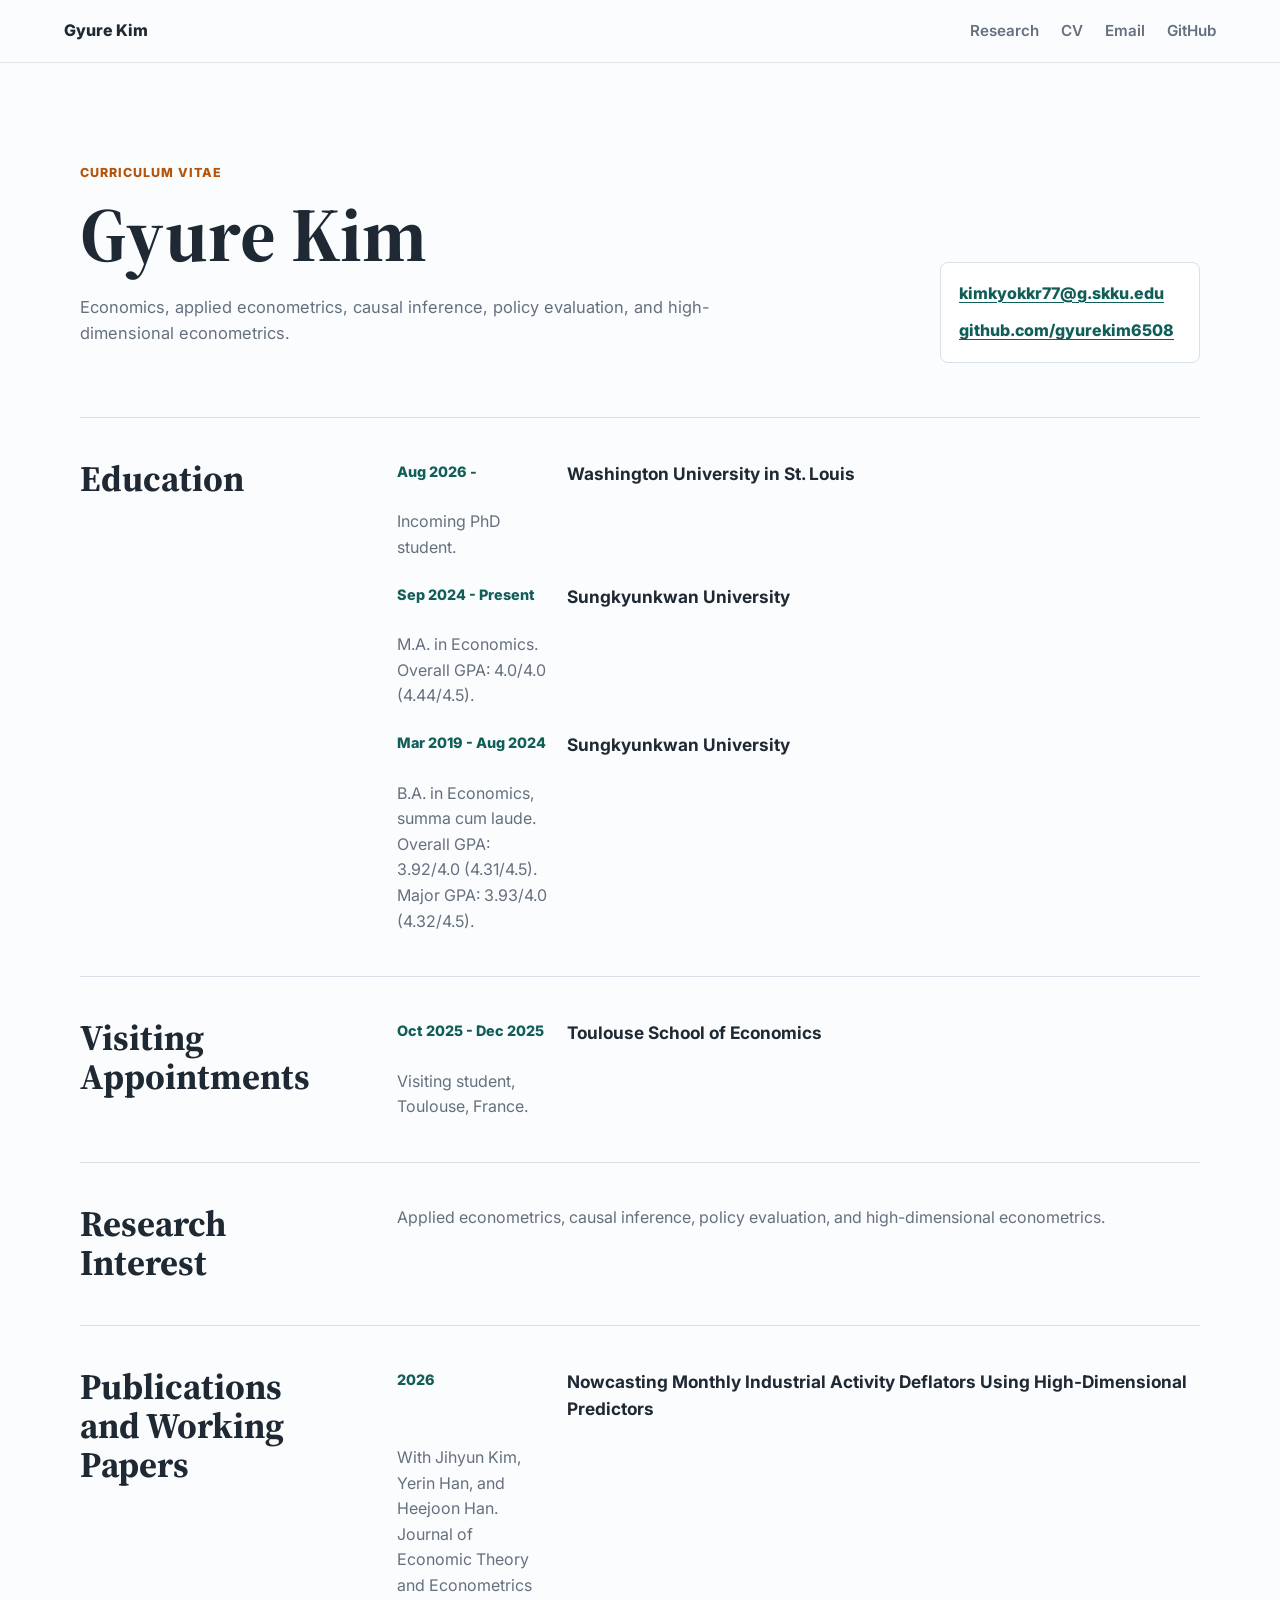
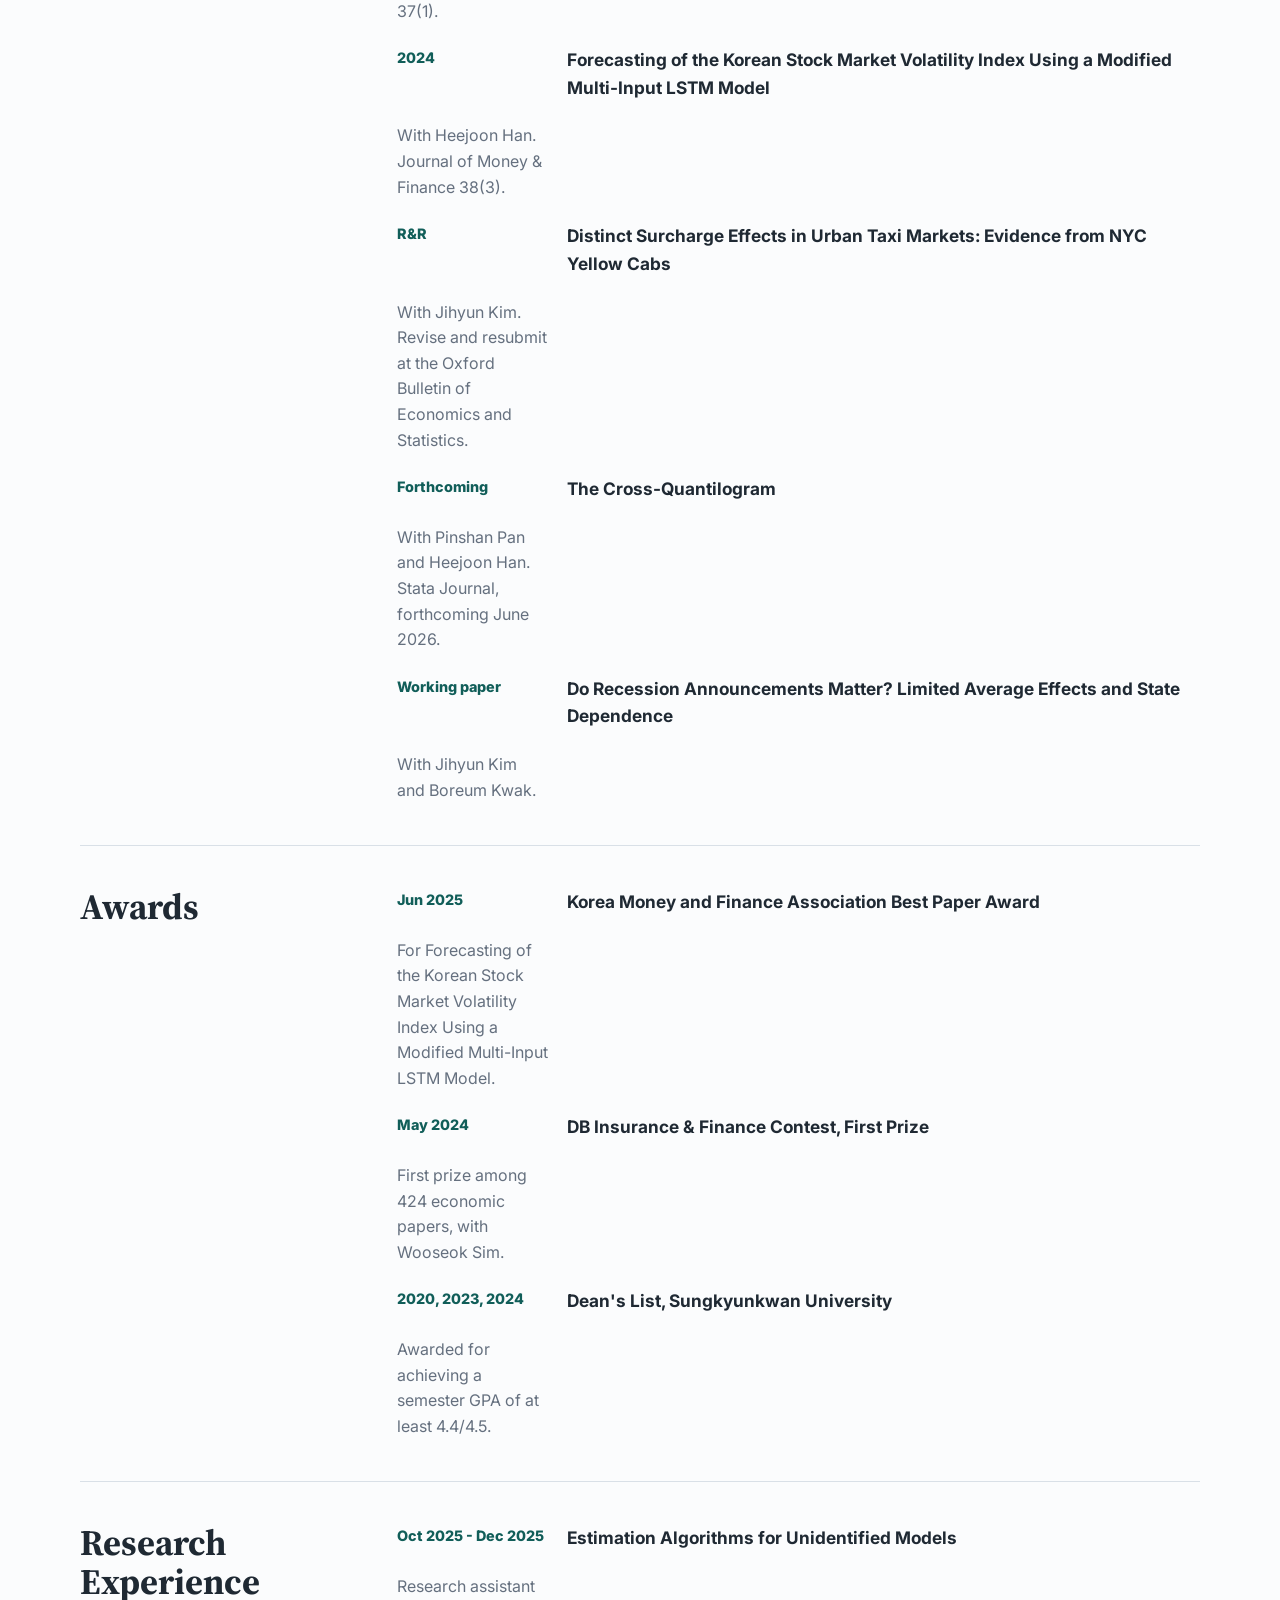
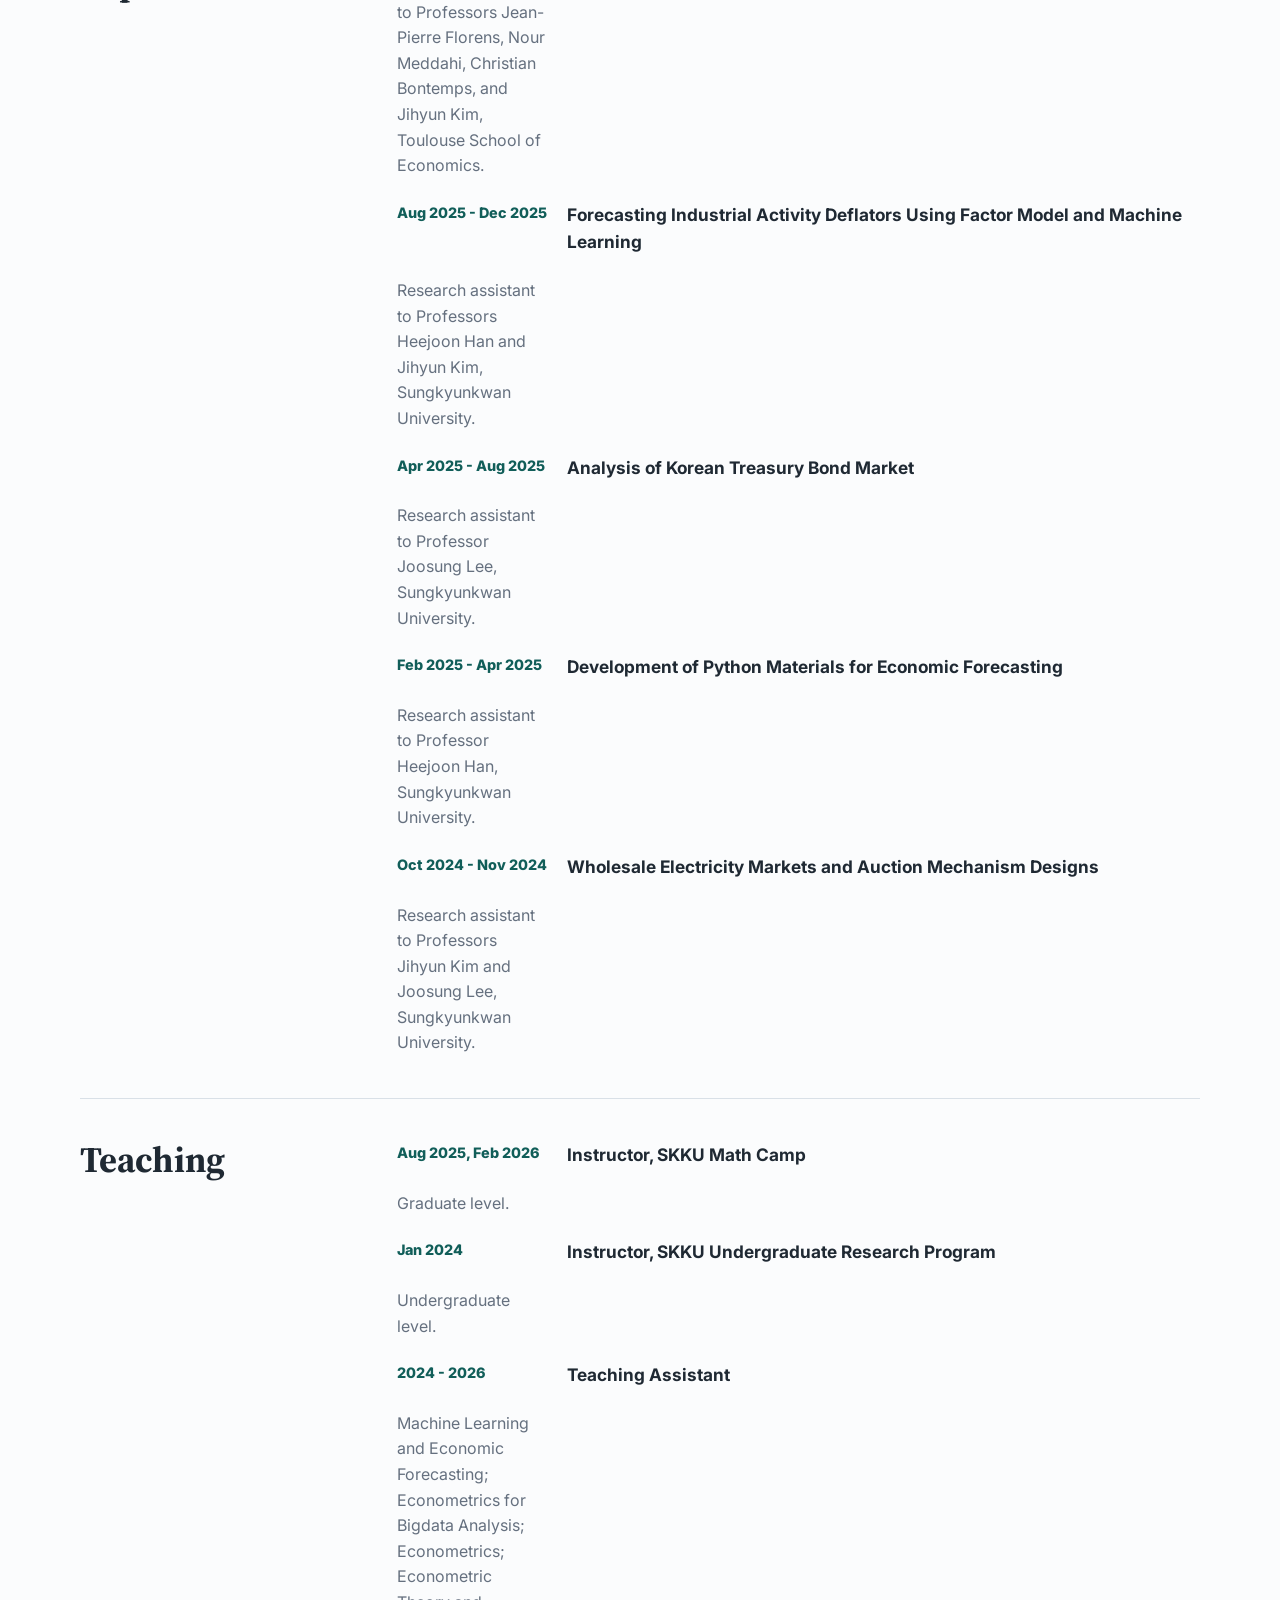
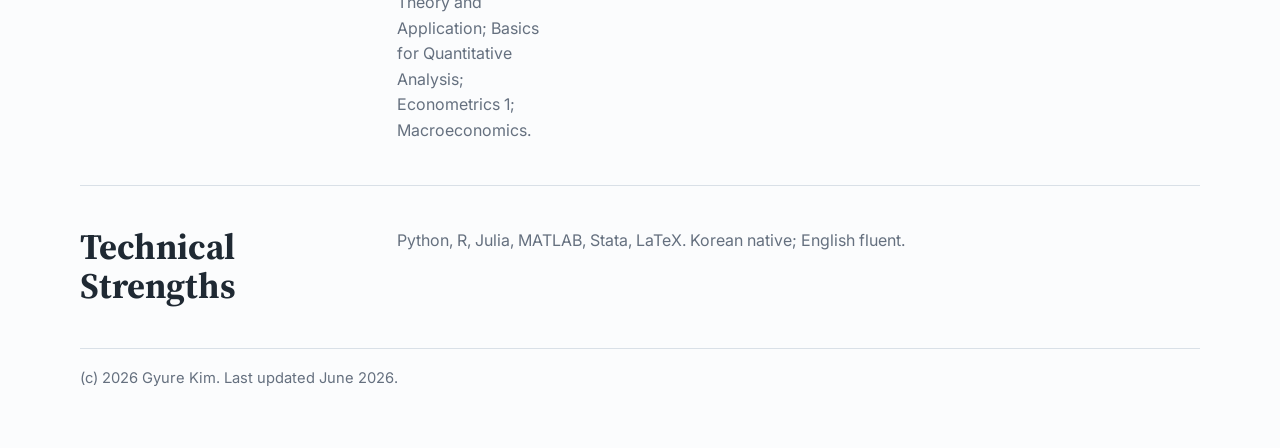
==== cv.html @ b72b9296 "second" ====
<!DOCTYPE html>
<html lang="en">
<head>
  <meta charset="UTF-8">
  <meta name="viewport" content="width=device-width, initial-scale=1.0">
  <meta name="description" content="Curriculum vitae for Gyure Kim.">
  <title>CV | Gyure Kim</title>
  <link rel="preconnect" href="https://fonts.googleapis.com">
  <link rel="preconnect" href="https://fonts.gstatic.com" crossorigin>
  <link href="https://fonts.googleapis.com/css2?family=Inter:wght@400;500;600;700;800&family=Source+Serif+4:wght@500;600;700&display=swap" rel="stylesheet">
  <link rel="stylesheet" href="styles.css">
</head>
<body>
  <header class="site-header">
    <a class="brand" href="index.html">Gyure Kim</a>
    <nav class="nav" aria-label="Main navigation">
      <a href="research.html">Research</a>
      <a href="cv.html">CV</a>
      <a href="mailto:kimkyokkr77@g.skku.edu">Email</a>
      <a href="https://github.com/gyurekim6508">GitHub</a>
    </nav>
  </header>

  <main>
    <section class="page-hero cv-head">
      <div>
        <p class="eyebrow">Curriculum vitae</p>
        <h1>Gyure Kim</h1>
        <p class="intro">Economics, applied econometrics, causal inference, policy evaluation, and high-dimensional econometrics.</p>
      </div>
      <div class="contact-links cv-links">
        <a href="mailto:kimkyokkr77@g.skku.edu">kimkyokkr77@g.skku.edu</a>
        <a href="https://github.com/gyurekim6508">github.com/gyurekim6508</a>
      </div>
    </section>

    <section class="cv-section">
      <h2>Education</h2>
      <div class="cv-list">
        <article>
          <p class="date">Aug 2026 -</p>
          <h3>Washington University in St. Louis</h3>
          <p>Incoming PhD student.</p>
        </article>
        <article>
          <p class="date">Sep 2024 - Present</p>
          <h3>Sungkyunkwan University</h3>
          <p>M.A. in Economics. Overall GPA: 4.0/4.0 (4.44/4.5).</p>
        </article>
        <article>
          <p class="date">Mar 2019 - Aug 2024</p>
          <h3>Sungkyunkwan University</h3>
          <p>B.A. in Economics, summa cum laude. Overall GPA: 3.92/4.0 (4.31/4.5). Major GPA: 3.93/4.0 (4.32/4.5).</p>
        </article>
      </div>
    </section>

    <section class="cv-section">
      <h2>Visiting Appointments</h2>
      <div class="cv-list">
        <article>
          <p class="date">Oct 2025 - Dec 2025</p>
          <h3>Toulouse School of Economics</h3>
          <p>Visiting student, Toulouse, France.</p>
        </article>
      </div>
    </section>

    <section class="cv-section">
      <h2>Research Interest</h2>
      <p>Applied econometrics, causal inference, policy evaluation, and high-dimensional econometrics.</p>
    </section>

    <section class="cv-section">
      <h2>Publications and Working Papers</h2>
      <div class="cv-list">
        <article>
          <p class="date">2026</p>
          <h3>Nowcasting Monthly Industrial Activity Deflators Using High-Dimensional Predictors</h3>
          <p>With Jihyun Kim, Yerin Han, and Heejoon Han. Journal of Economic Theory and Econometrics 37(1).</p>
        </article>
        <article>
          <p class="date">2024</p>
          <h3>Forecasting of the Korean Stock Market Volatility Index Using a Modified Multi-Input LSTM Model</h3>
          <p>With Heejoon Han. Journal of Money & Finance 38(3).</p>
        </article>
        <article>
          <p class="date">R&R</p>
          <h3>Distinct Surcharge Effects in Urban Taxi Markets: Evidence from NYC Yellow Cabs</h3>
          <p>With Jihyun Kim. Revise and resubmit at the Oxford Bulletin of Economics and Statistics.</p>
        </article>
        <article>
          <p class="date">Forthcoming</p>
          <h3>The Cross-Quantilogram</h3>
          <p>With Pinshan Pan and Heejoon Han. Stata Journal, forthcoming June 2026.</p>
        </article>
        <article>
          <p class="date">Working paper</p>
          <h3>Do Recession Announcements Matter? Limited Average Effects and State Dependence</h3>
          <p>With Jihyun Kim and Boreum Kwak.</p>
        </article>
      </div>
    </section>

    <section class="cv-section">
      <h2>Awards</h2>
      <div class="cv-list">
        <article>
          <p class="date">Jun 2025</p>
          <h3>Korea Money and Finance Association Best Paper Award</h3>
          <p>For Forecasting of the Korean Stock Market Volatility Index Using a Modified Multi-Input LSTM Model.</p>
        </article>
        <article>
          <p class="date">May 2024</p>
          <h3>DB Insurance & Finance Contest, First Prize</h3>
          <p>First prize among 424 economic papers, with Wooseok Sim.</p>
        </article>
        <article>
          <p class="date">2020, 2023, 2024</p>
          <h3>Dean's List, Sungkyunkwan University</h3>
          <p>Awarded for achieving a semester GPA of at least 4.4/4.5.</p>
        </article>
      </div>
    </section>

    <section class="cv-section">
      <h2>Research Experience</h2>
      <div class="cv-list">
        <article>
          <p class="date">Oct 2025 - Dec 2025</p>
          <h3>Estimation Algorithms for Unidentified Models</h3>
          <p>Research assistant to Professors Jean-Pierre Florens, Nour Meddahi, Christian Bontemps, and Jihyun Kim, Toulouse School of Economics.</p>
        </article>
        <article>
          <p class="date">Aug 2025 - Dec 2025</p>
          <h3>Forecasting Industrial Activity Deflators Using Factor Model and Machine Learning</h3>
          <p>Research assistant to Professors Heejoon Han and Jihyun Kim, Sungkyunkwan University.</p>
        </article>
        <article>
          <p class="date">Apr 2025 - Aug 2025</p>
          <h3>Analysis of Korean Treasury Bond Market</h3>
          <p>Research assistant to Professor Joosung Lee, Sungkyunkwan University.</p>
        </article>
        <article>
          <p class="date">Feb 2025 - Apr 2025</p>
          <h3>Development of Python Materials for Economic Forecasting</h3>
          <p>Research assistant to Professor Heejoon Han, Sungkyunkwan University.</p>
        </article>
        <article>
          <p class="date">Oct 2024 - Nov 2024</p>
          <h3>Wholesale Electricity Markets and Auction Mechanism Designs</h3>
          <p>Research assistant to Professors Jihyun Kim and Joosung Lee, Sungkyunkwan University.</p>
        </article>
      </div>
    </section>

    <section class="cv-section">
      <h2>Teaching</h2>
      <div class="cv-list">
        <article>
          <p class="date">Aug 2025, Feb 2026</p>
          <h3>Instructor, SKKU Math Camp</h3>
          <p>Graduate level.</p>
        </article>
        <article>
          <p class="date">Jan 2024</p>
          <h3>Instructor, SKKU Undergraduate Research Program</h3>
          <p>Undergraduate level.</p>
        </article>
        <article>
          <p class="date">2024 - 2026</p>
          <h3>Teaching Assistant</h3>
          <p>Machine Learning and Economic Forecasting; Econometrics for Bigdata Analysis; Econometrics; Econometric Theory and Application; Basics for Quantitative Analysis; Econometrics 1; Macroeconomics.</p>
        </article>
      </div>
    </section>

    <section class="cv-section">
      <h2>Technical Strengths</h2>
      <p>Python, R, Julia, MATLAB, Stata, LaTeX. Korean native; English fluent.</p>
    </section>
  </main>

  <footer>
    <p>(c) 2026 Gyure Kim. Last updated June 2026.</p>
  </footer>
</body>
</html>
---- styles.css ----
:root {
  --ink: #1f2933;
  --muted: #65707f;
  --line: #d9e0e7;
  --paper: #fbfcfd;
  --panel: #ffffff;
  --accent: #0f766e;
  --accent-dark: #115e59;
  --warm: #b45309;
  --soft: #e7f3f1;
  --shadow: 0 18px 45px rgba(31, 41, 51, 0.09);
}

* {
  box-sizing: border-box;
}

html {
  scroll-behavior: smooth;
}

body {
  margin: 0;
  color: var(--ink);
  background: var(--paper);
  font-family: Inter, system-ui, -apple-system, BlinkMacSystemFont, "Segoe UI", sans-serif;
  line-height: 1.6;
}

a {
  color: inherit;
}

.site-header {
  position: sticky;
  top: 0;
  z-index: 10;
  display: flex;
  align-items: center;
  justify-content: space-between;
  gap: 24px;
  padding: 18px clamp(20px, 5vw, 72px);
  border-bottom: 1px solid rgba(217, 224, 231, 0.82);
  background: rgba(251, 252, 253, 0.9);
  backdrop-filter: blur(16px);
}

.brand {
  font-weight: 800;
  text-decoration: none;
}

.nav {
  display: flex;
  flex-wrap: wrap;
  justify-content: flex-end;
  gap: 10px 22px;
  color: var(--muted);
  font-size: 0.95rem;
  font-weight: 600;
}

.nav a {
  text-decoration: none;
}

.nav a:hover {
  color: var(--accent);
}

main {
  width: min(1120px, calc(100% - 40px));
  margin: 0 auto;
}

.home-hero {
  display: grid;
  grid-template-columns: minmax(0, 1.45fr) minmax(280px, 0.75fr);
  gap: clamp(28px, 5vw, 72px);
  align-items: center;
  min-height: 76vh;
  padding: clamp(48px, 8vw, 96px) 0 56px;
}

.eyebrow {
  margin: 0 0 10px;
  color: var(--warm);
  font-size: 0.78rem;
  font-weight: 800;
  letter-spacing: 0.08em;
  text-transform: uppercase;
}

h1,
h2,
h3,
p {
  margin-top: 0;
}

h1,
h2 {
  font-family: "Source Serif 4", Georgia, serif;
  line-height: 1.08;
}

h1 {
  margin-bottom: 18px;
  font-size: clamp(3.2rem, 8vw, 6.7rem);
}

.page-hero h1 {
  max-width: 960px;
  font-size: clamp(2.7rem, 6vw, 5.4rem);
}

h2 {
  margin-bottom: 0;
  font-size: clamp(2rem, 4vw, 3.4rem);
}

h3 {
  margin-bottom: 8px;
  font-size: 1.08rem;
}

.subtitle {
  max-width: 760px;
  margin-bottom: 18px;
  font-size: clamp(1.24rem, 2.2vw, 1.75rem);
  font-weight: 700;
  line-height: 1.35;
}

.intro {
  max-width: 710px;
  color: var(--muted);
  font-size: 1.03rem;
}

.actions {
  display: flex;
  flex-wrap: wrap;
  gap: 12px;
  margin-top: 30px;
}

.button {
  display: inline-flex;
  align-items: center;
  justify-content: center;
  min-height: 44px;
  padding: 10px 18px;
  border: 1px solid var(--line);
  border-radius: 8px;
  background: var(--panel);
  font-weight: 800;
  text-decoration: none;
  box-shadow: 0 8px 18px rgba(31, 41, 51, 0.04);
}

.button.primary {
  border-color: var(--accent);
  background: var(--accent);
  color: #ffffff;
}

.button:hover {
  transform: translateY(-1px);
}

.profile-panel {
  padding: 24px;
  border: 1px solid var(--line);
  border-radius: 8px;
  background: var(--panel);
  box-shadow: var(--shadow);
}

.profile-panel.compact {
  align-self: start;
}

.portrait {
  display: grid;
  place-items: center;
  width: 100%;
  aspect-ratio: 1 / 1;
  margin-bottom: 24px;
  border-radius: 8px;
  background:
    linear-gradient(135deg, rgba(15, 118, 110, 0.16), rgba(180, 83, 9, 0.18)),
    var(--soft);
  color: var(--accent-dark);
  font-family: "Source Serif 4", Georgia, serif;
  font-size: clamp(4rem, 12vw, 7rem);
  font-weight: 700;
}

dl {
  display: grid;
  gap: 16px;
  margin: 0;
}

dt {
  color: var(--muted);
  font-size: 0.78rem;
  font-weight: 800;
  text-transform: uppercase;
}

dd {
  margin: 2px 0 0;
  font-weight: 700;
}

.section {
  padding: 72px 0;
  border-top: 1px solid var(--line);
}

.page-hero {
  padding: clamp(52px, 8vw, 100px) 0 54px;
  border-bottom: 1px solid var(--line);
}

.section-heading {
  max-width: 760px;
  margin-bottom: 30px;
}

.research-grid {
  display: grid;
  grid-template-columns: repeat(3, minmax(0, 1fr));
  gap: 18px;
}

.research-grid article,
.timeline article {
  padding: 22px;
  border: 1px solid var(--line);
  border-radius: 8px;
  background: var(--panel);
}

.research-grid p,
.timeline p,
.work-item p {
  color: var(--muted);
}

.split {
  display: grid;
  grid-template-columns: 0.72fr 1.28fr;
  gap: clamp(28px, 5vw, 56px);
}

.work-list {
  display: grid;
  gap: 22px;
}

.work-item {
  display: grid;
  grid-template-columns: 72px 1fr;
  gap: 20px;
  padding-bottom: 22px;
  border-bottom: 1px solid var(--line);
}

.year {
  color: var(--accent-dark);
  font-weight: 800;
}

.links {
  display: flex;
  flex-wrap: wrap;
  gap: 14px;
}

.links span,
.contact-links a {
  color: var(--accent-dark);
  font-weight: 800;
}

.contact-links a {
  text-decoration-thickness: 0.08em;
  text-underline-offset: 0.2em;
}

.links span {
  font-size: 0.92rem;
}

.timeline {
  display: grid;
  grid-template-columns: repeat(2, minmax(0, 1fr));
  gap: 18px;
}

.timeline span {
  display: inline-block;
  margin-bottom: 12px;
  color: var(--warm);
  font-size: 0.78rem;
  font-weight: 800;
  text-transform: uppercase;
}

.contact-band {
  display: grid;
  grid-template-columns: 1fr 0.8fr;
  gap: 32px;
  align-items: center;
  margin: 44px 0 28px;
  padding: clamp(26px, 5vw, 42px);
  border-radius: 8px;
  background: var(--ink);
  color: #ffffff;
}

.contact-band p {
  color: #d7dde4;
}

.contact-links {
  display: grid;
  gap: 12px;
}

.contact-links a {
  color: #ffffff;
}

.cv-head {
  display: grid;
  grid-template-columns: 1fr auto;
  gap: 28px;
  align-items: end;
}

.cv-links {
  min-width: 260px;
  padding: 18px;
  border: 1px solid var(--line);
  border-radius: 8px;
  background: var(--panel);
}

.cv-links a {
  color: var(--accent-dark);
}

.cv-section {
  display: grid;
  grid-template-columns: minmax(190px, 0.32fr) minmax(0, 1fr);
  gap: clamp(24px, 5vw, 60px);
  padding: 42px 0;
  border-bottom: 1px solid var(--line);
}

.cv-section h2 {
  font-size: clamp(1.6rem, 3vw, 2.25rem);
}

.cv-section > p {
  color: var(--muted);
}

.cv-list {
  display: grid;
  gap: 22px;
}

.cv-list article {
  display: grid;
  grid-template-columns: minmax(120px, 0.24fr) minmax(0, 1fr);
  gap: 18px;
}

.cv-list h3 {
  margin-bottom: 4px;
}

.cv-list p {
  margin-bottom: 0;
  color: var(--muted);
}

.cv-list .date {
  color: var(--accent-dark);
  font-size: 0.9rem;
  font-weight: 800;
}

footer {
  width: min(1120px, calc(100% - 40px));
  margin: 0 auto;
  padding: 18px 0 42px;
  color: var(--muted);
  font-size: 0.92rem;
}

@media (max-width: 820px) {
  .site-header {
    align-items: flex-start;
    flex-direction: column;
  }

  .nav {
    justify-content: flex-start;
  }

  .home-hero,
  .split,
  .contact-band,
  .cv-head,
  .cv-section {
    grid-template-columns: 1fr;
  }

  .home-hero {
    min-height: auto;
  }

  .profile-panel {
    max-width: 430px;
  }

  .research-grid,
  .timeline {
    grid-template-columns: 1fr;
  }

  .cv-list article {
    grid-template-columns: 1fr;
    gap: 4px;
  }
}

@media (max-width: 520px) {
  main,
  footer {
    width: min(100% - 28px, 1120px);
  }

  .site-header {
    padding: 14px;
  }

  .nav {
    gap: 8px 14px;
    font-size: 0.88rem;
  }

  h1 {
    font-size: 3rem;
  }

  .work-item {
    grid-template-columns: 1fr;
    gap: 4px;
  }
}
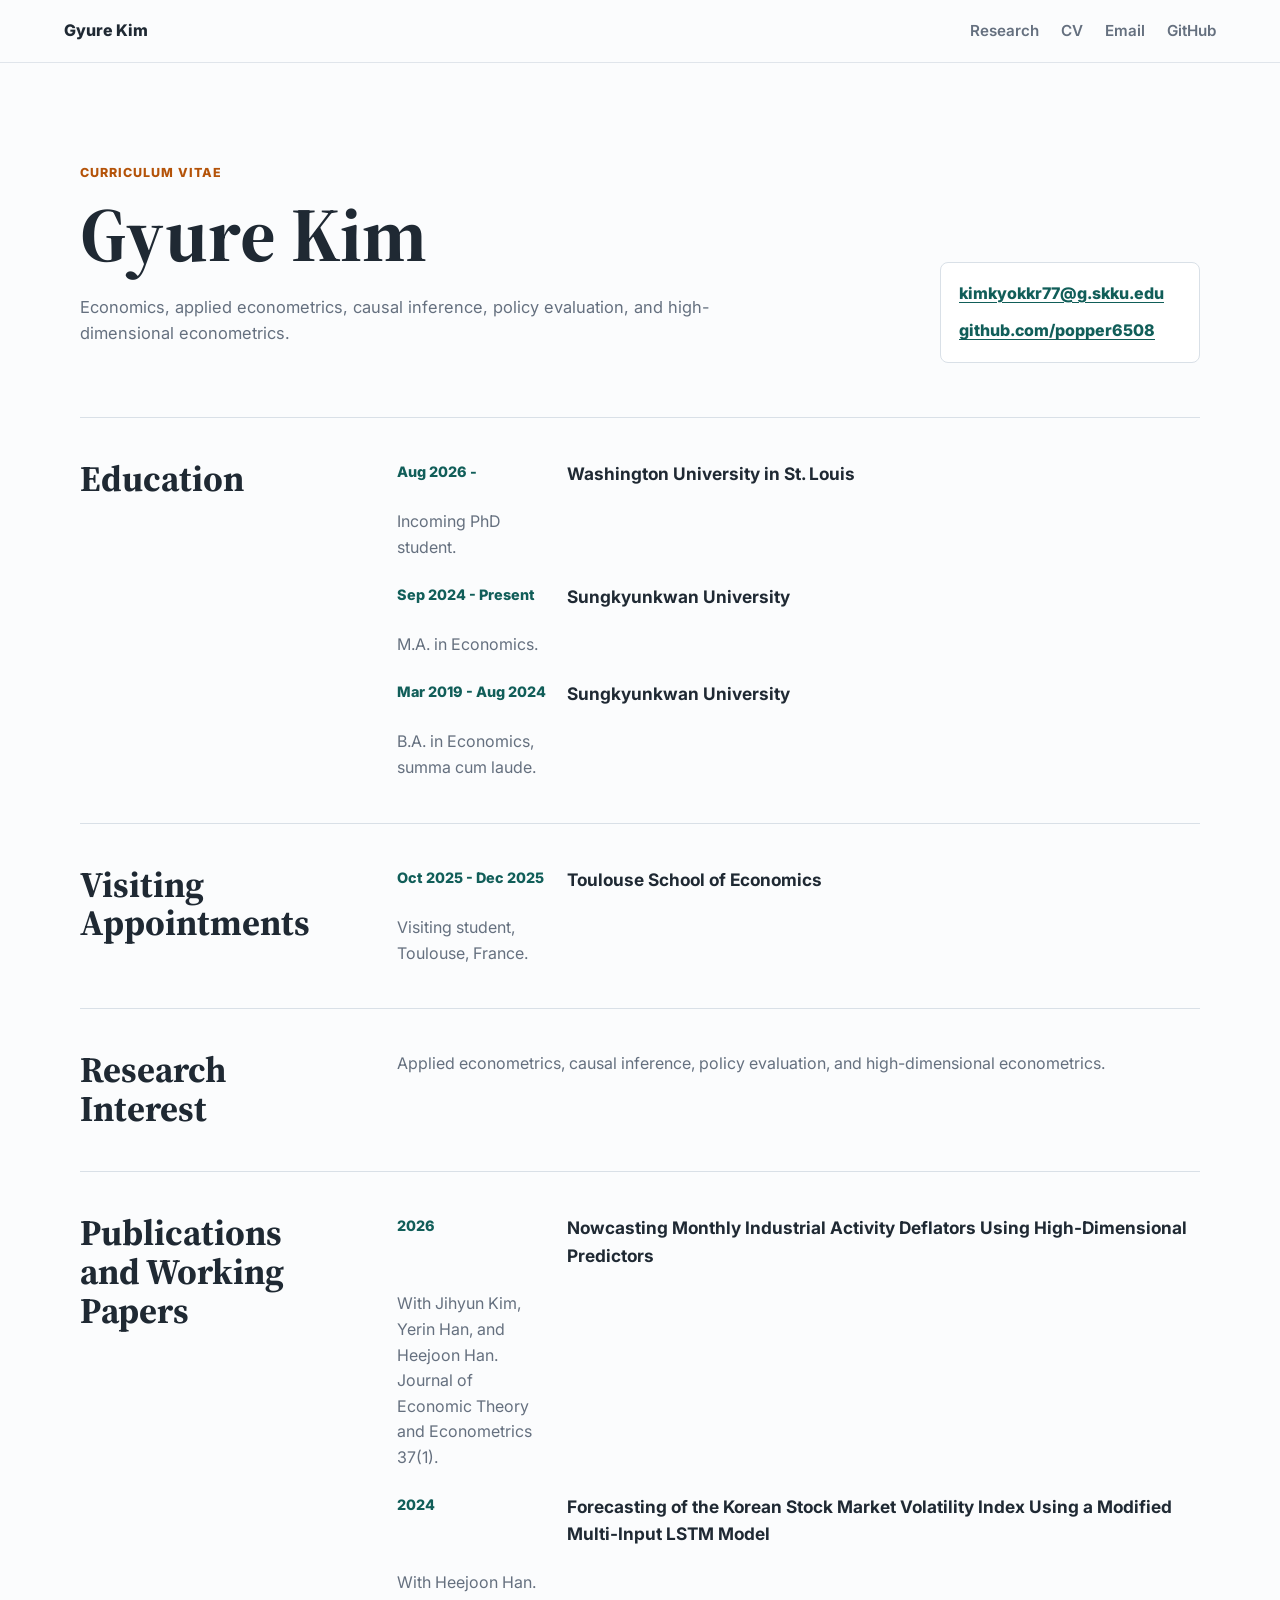
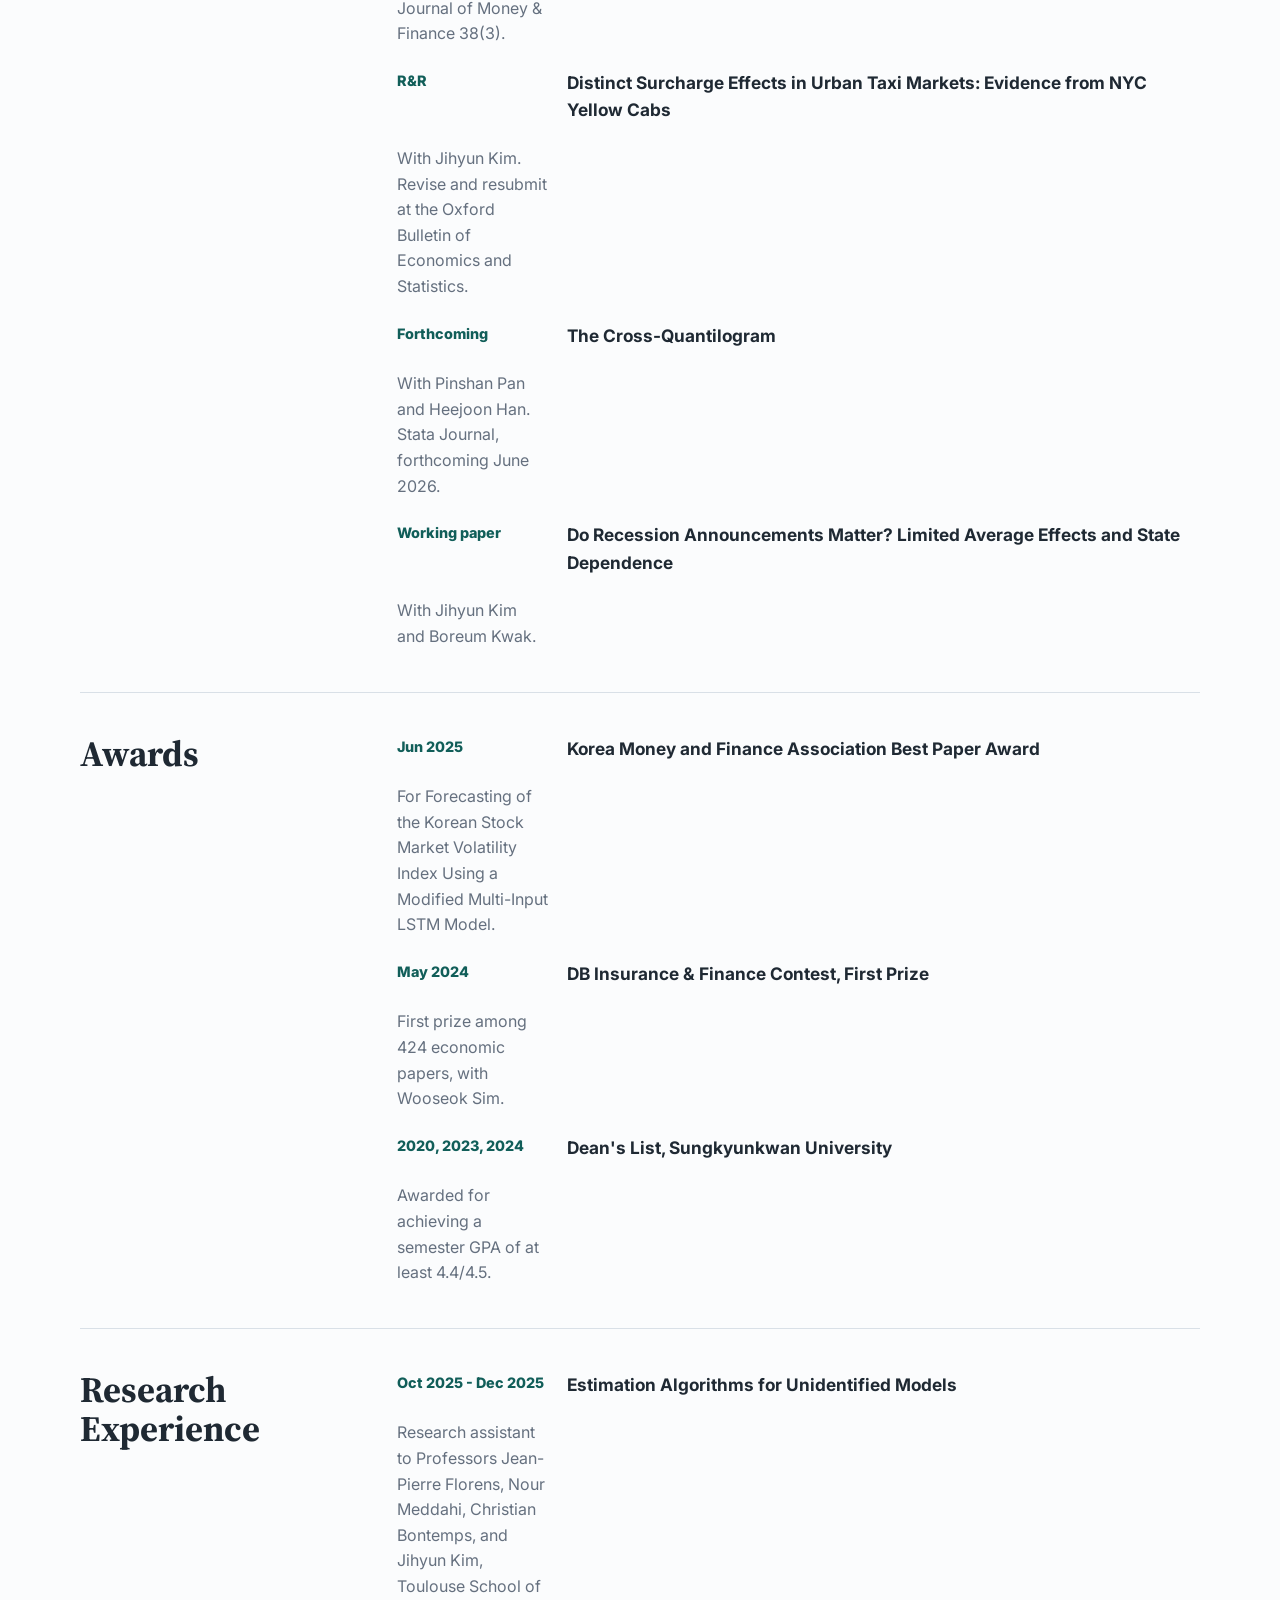
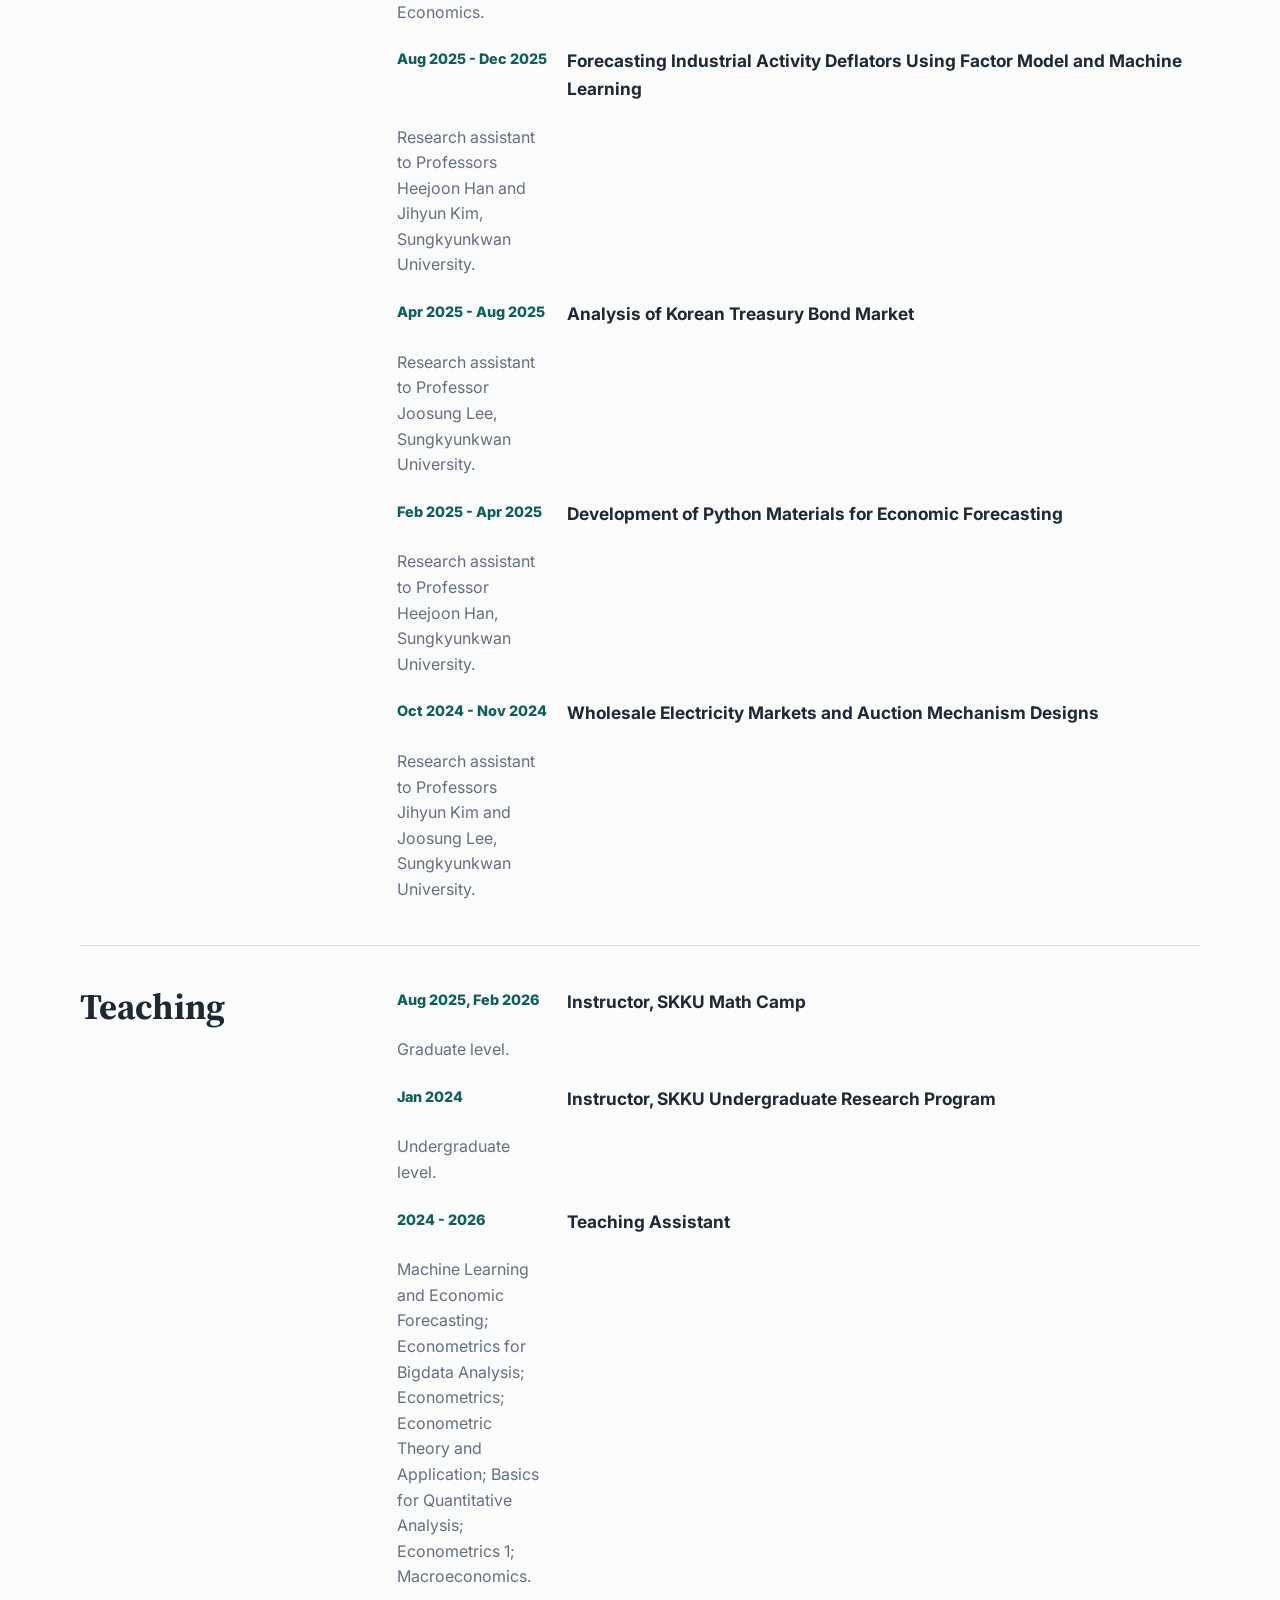
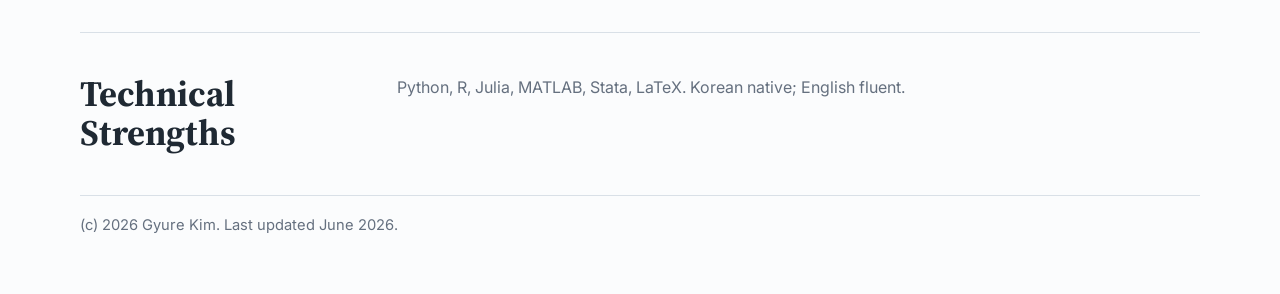
==== commit 496f7845: "fix" ====
--- a/cv.html
+++ b/cv.html
@@ -17,7 +17,7 @@
       <a href="research.html">Research</a>
       <a href="cv.html">CV</a>
       <a href="mailto:kimkyokkr77@g.skku.edu">Email</a>
-      <a href="https://github.com/gyurekim6508">GitHub</a>
+      <a href="https://github.com/popper6508">GitHub</a>
     </nav>
   </header>
 
@@ -30,7 +30,7 @@
       </div>
       <div class="contact-links cv-links">
         <a href="mailto:kimkyokkr77@g.skku.edu">kimkyokkr77@g.skku.edu</a>
-        <a href="https://github.com/gyurekim6508">github.com/gyurekim6508</a>
+        <a href="https://github.com/popper6508">github.com/popper6508</a>
       </div>
     </section>
 
@@ -45,12 +45,12 @@
         <article>
           <p class="date">Sep 2024 - Present</p>
           <h3>Sungkyunkwan University</h3>
-          <p>M.A. in Economics. Overall GPA: 4.0/4.0 (4.44/4.5).</p>
+          <p>M.A. in Economics.</p>
         </article>
         <article>
           <p class="date">Mar 2019 - Aug 2024</p>
           <h3>Sungkyunkwan University</h3>
-          <p>B.A. in Economics, summa cum laude. Overall GPA: 3.92/4.0 (4.31/4.5). Major GPA: 3.93/4.0 (4.32/4.5).</p>
+          <p>B.A. in Economics, summa cum laude.</p>
         </article>
       </div>
     </section>
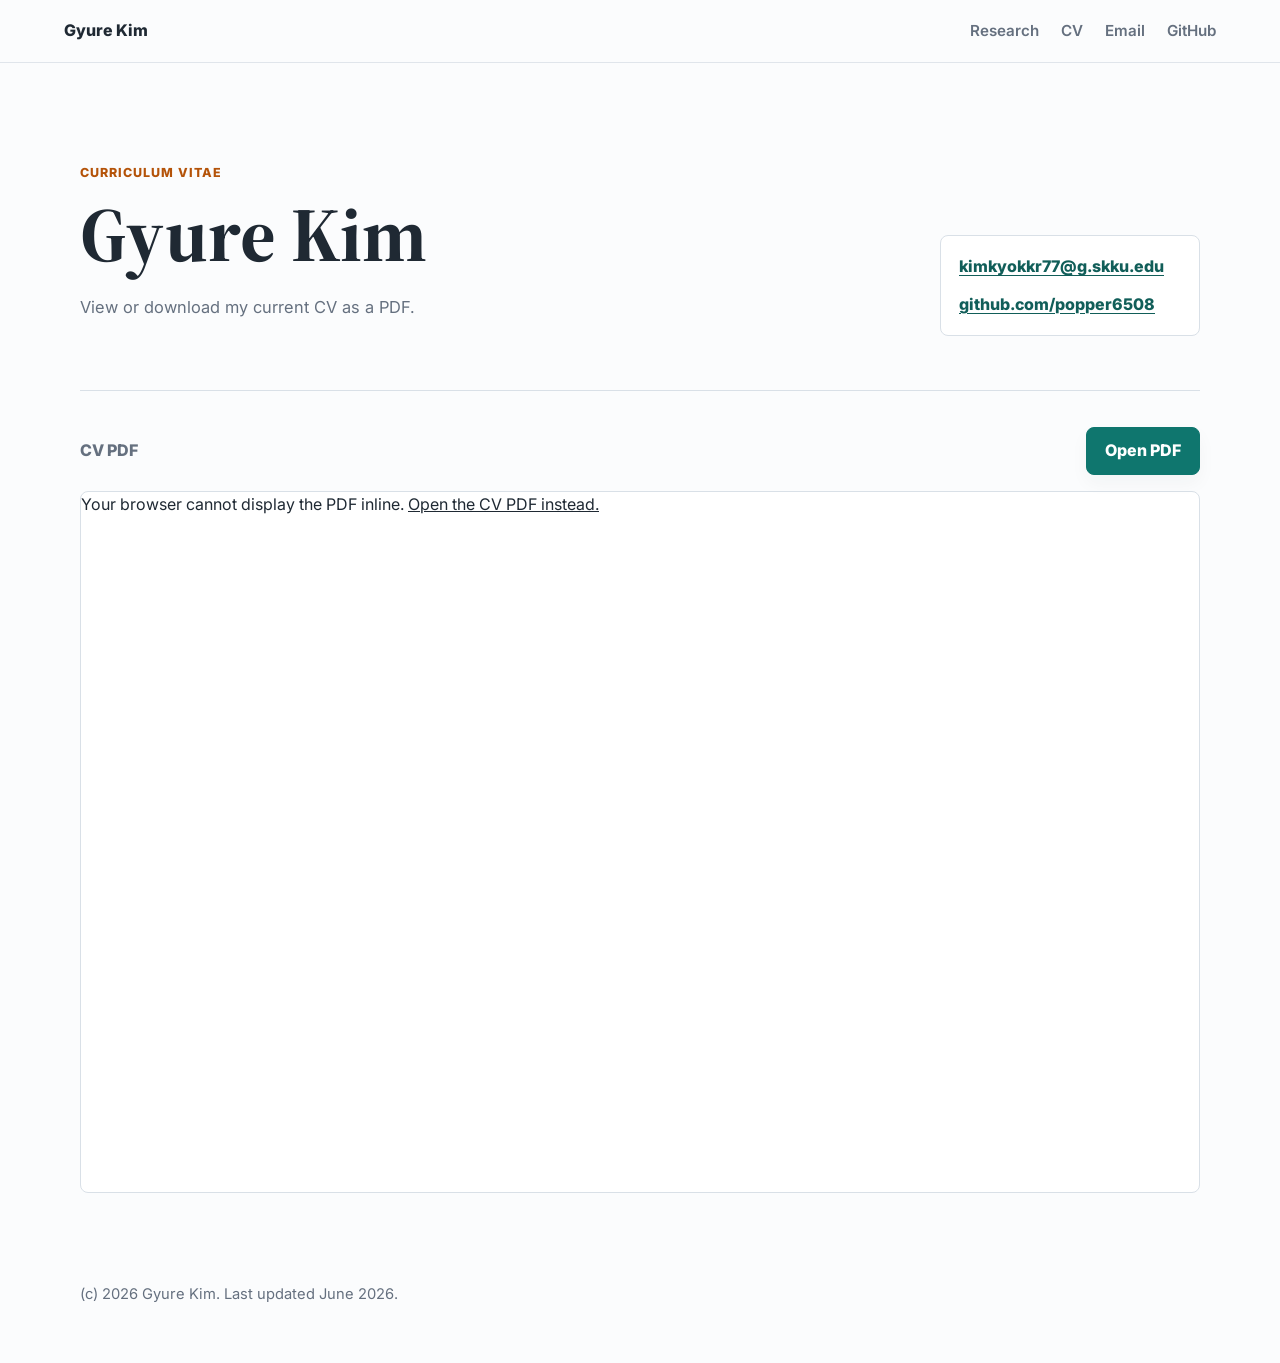
==== commit 5e2ac834: "cv update" ====
--- a/cv.html
+++ b/cv.html
@@ -26,7 +26,7 @@
       <div>
         <p class="eyebrow">Curriculum vitae</p>
         <h1>Gyure Kim</h1>
-        <p class="intro">Economics, applied econometrics, causal inference, policy evaluation, and high-dimensional econometrics.</p>
+        <p class="intro">View or download my current CV as a PDF.</p>
       </div>
       <div class="contact-links cv-links">
         <a href="mailto:kimkyokkr77@g.skku.edu">kimkyokkr77@g.skku.edu</a>
@@ -34,150 +34,17 @@
       </div>
     </section>
 
-    <section class="cv-section">
-      <h2>Education</h2>
-      <div class="cv-list">
-        <article>
-          <p class="date">Aug 2026 -</p>
-          <h3>Washington University in St. Louis</h3>
-          <p>Incoming PhD student.</p>
-        </article>
-        <article>
-          <p class="date">Sep 2024 - Present</p>
-          <h3>Sungkyunkwan University</h3>
-          <p>M.A. in Economics.</p>
-        </article>
-        <article>
-          <p class="date">Mar 2019 - Aug 2024</p>
-          <h3>Sungkyunkwan University</h3>
-          <p>B.A. in Economics, summa cum laude.</p>
-        </article>
+    <section class="pdf-section" aria-label="CV PDF viewer">
+      <div class="pdf-toolbar">
+        <p>CV PDF</p>
+        <a class="button primary" href="Kim_Gyure_CV_260523.pdf">Open PDF</a>
       </div>
-    </section>
-
-    <section class="cv-section">
-      <h2>Visiting Appointments</h2>
-      <div class="cv-list">
-        <article>
-          <p class="date">Oct 2025 - Dec 2025</p>
-          <h3>Toulouse School of Economics</h3>
-          <p>Visiting student, Toulouse, France.</p>
-        </article>
-      </div>
-    </section>
-
-    <section class="cv-section">
-      <h2>Research Interest</h2>
-      <p>Applied econometrics, causal inference, policy evaluation, and high-dimensional econometrics.</p>
-    </section>
-
-    <section class="cv-section">
-      <h2>Publications and Working Papers</h2>
-      <div class="cv-list">
-        <article>
-          <p class="date">2026</p>
-          <h3>Nowcasting Monthly Industrial Activity Deflators Using High-Dimensional Predictors</h3>
-          <p>With Jihyun Kim, Yerin Han, and Heejoon Han. Journal of Economic Theory and Econometrics 37(1).</p>
-        </article>
-        <article>
-          <p class="date">2024</p>
-          <h3>Forecasting of the Korean Stock Market Volatility Index Using a Modified Multi-Input LSTM Model</h3>
-          <p>With Heejoon Han. Journal of Money & Finance 38(3).</p>
-        </article>
-        <article>
-          <p class="date">R&R</p>
-          <h3>Distinct Surcharge Effects in Urban Taxi Markets: Evidence from NYC Yellow Cabs</h3>
-          <p>With Jihyun Kim. Revise and resubmit at the Oxford Bulletin of Economics and Statistics.</p>
-        </article>
-        <article>
-          <p class="date">Forthcoming</p>
-          <h3>The Cross-Quantilogram</h3>
-          <p>With Pinshan Pan and Heejoon Han. Stata Journal, forthcoming June 2026.</p>
-        </article>
-        <article>
-          <p class="date">Working paper</p>
-          <h3>Do Recession Announcements Matter? Limited Average Effects and State Dependence</h3>
-          <p>With Jihyun Kim and Boreum Kwak.</p>
-        </article>
-      </div>
-    </section>
-
-    <section class="cv-section">
-      <h2>Awards</h2>
-      <div class="cv-list">
-        <article>
-          <p class="date">Jun 2025</p>
-          <h3>Korea Money and Finance Association Best Paper Award</h3>
-          <p>For Forecasting of the Korean Stock Market Volatility Index Using a Modified Multi-Input LSTM Model.</p>
-        </article>
-        <article>
-          <p class="date">May 2024</p>
-          <h3>DB Insurance & Finance Contest, First Prize</h3>
-          <p>First prize among 424 economic papers, with Wooseok Sim.</p>
-        </article>
-        <article>
-          <p class="date">2020, 2023, 2024</p>
-          <h3>Dean's List, Sungkyunkwan University</h3>
-          <p>Awarded for achieving a semester GPA of at least 4.4/4.5.</p>
-        </article>
-      </div>
-    </section>
-
-    <section class="cv-section">
-      <h2>Research Experience</h2>
-      <div class="cv-list">
-        <article>
-          <p class="date">Oct 2025 - Dec 2025</p>
-          <h3>Estimation Algorithms for Unidentified Models</h3>
-          <p>Research assistant to Professors Jean-Pierre Florens, Nour Meddahi, Christian Bontemps, and Jihyun Kim, Toulouse School of Economics.</p>
-        </article>
-        <article>
-          <p class="date">Aug 2025 - Dec 2025</p>
-          <h3>Forecasting Industrial Activity Deflators Using Factor Model and Machine Learning</h3>
-          <p>Research assistant to Professors Heejoon Han and Jihyun Kim, Sungkyunkwan University.</p>
-        </article>
-        <article>
-          <p class="date">Apr 2025 - Aug 2025</p>
-          <h3>Analysis of Korean Treasury Bond Market</h3>
-          <p>Research assistant to Professor Joosung Lee, Sungkyunkwan University.</p>
-        </article>
-        <article>
-          <p class="date">Feb 2025 - Apr 2025</p>
-          <h3>Development of Python Materials for Economic Forecasting</h3>
-          <p>Research assistant to Professor Heejoon Han, Sungkyunkwan University.</p>
-        </article>
-        <article>
-          <p class="date">Oct 2024 - Nov 2024</p>
-          <h3>Wholesale Electricity Markets and Auction Mechanism Designs</h3>
-          <p>Research assistant to Professors Jihyun Kim and Joosung Lee, Sungkyunkwan University.</p>
-        </article>
-      </div>
-    </section>
-
-    <section class="cv-section">
-      <h2>Teaching</h2>
-      <div class="cv-list">
-        <article>
-          <p class="date">Aug 2025, Feb 2026</p>
-          <h3>Instructor, SKKU Math Camp</h3>
-          <p>Graduate level.</p>
-        </article>
-        <article>
-          <p class="date">Jan 2024</p>
-          <h3>Instructor, SKKU Undergraduate Research Program</h3>
-          <p>Undergraduate level.</p>
-        </article>
-        <article>
-          <p class="date">2024 - 2026</p>
-          <h3>Teaching Assistant</h3>
-          <p>Machine Learning and Economic Forecasting; Econometrics for Bigdata Analysis; Econometrics; Econometric Theory and Application; Basics for Quantitative Analysis; Econometrics 1; Macroeconomics.</p>
-        </article>
-      </div>
-    </section>
-
-    <section class="cv-section">
-      <h2>Technical Strengths</h2>
-      <p>Python, R, Julia, MATLAB, Stata, LaTeX. Korean native; English fluent.</p>
+      <object class="pdf-viewer" data="Kim_Gyure_CV_260523.pdf" type="application/pdf">
+        <p>
+          Your browser cannot display the PDF inline.
+          <a href="Kim_Gyure_CV_260523.pdf">Open the CV PDF instead.</a>
+        </p>
+      </object>
     </section>
   </main>
 
--- a/styles.css
+++ b/styles.css
@@ -396,6 +396,33 @@
   font-weight: 800;
 }
 
+.pdf-section {
+  padding: 36px 0 72px;
+}
+
+.pdf-toolbar {
+  display: flex;
+  align-items: center;
+  justify-content: space-between;
+  gap: 16px;
+  margin-bottom: 16px;
+}
+
+.pdf-toolbar p {
+  margin: 0;
+  color: var(--muted);
+  font-weight: 800;
+}
+
+.pdf-viewer {
+  display: block;
+  width: 100%;
+  min-height: 78vh;
+  border: 1px solid var(--line);
+  border-radius: 8px;
+  background: var(--panel);
+}
+
 footer {
   width: min(1120px, calc(100% - 40px));
   margin: 0 auto;
@@ -439,6 +466,11 @@
     grid-template-columns: 1fr;
     gap: 4px;
   }
+
+  .pdf-toolbar {
+    align-items: flex-start;
+    flex-direction: column;
+  }
 }
 
 @media (max-width: 520px) {
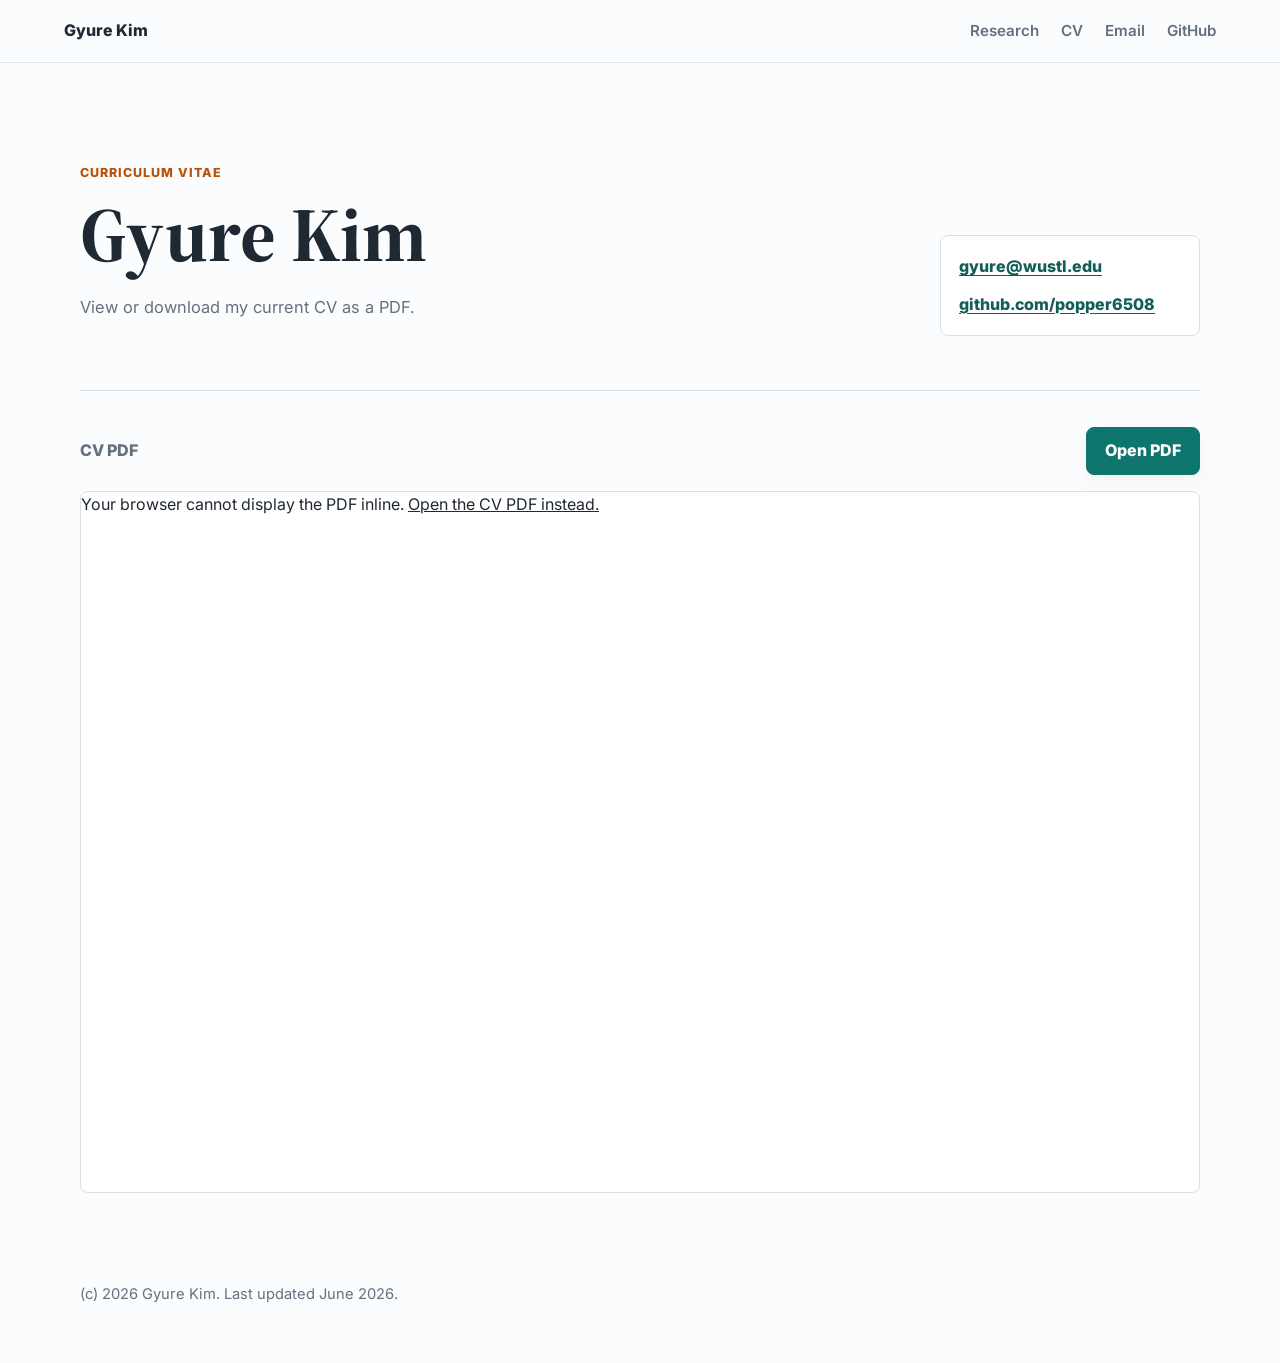
==== commit c2730248: "research and photo update" ====
--- a/cv.html
+++ b/cv.html
@@ -16,7 +16,7 @@
     <nav class="nav" aria-label="Main navigation">
       <a href="research.html">Research</a>
       <a href="cv.html">CV</a>
-      <a href="mailto:kimkyokkr77@g.skku.edu">Email</a>
+      <a href="mailto:gyure@wustl.edu">Email</a>
       <a href="https://github.com/popper6508">GitHub</a>
     </nav>
   </header>
@@ -29,7 +29,7 @@
         <p class="intro">View or download my current CV as a PDF.</p>
       </div>
       <div class="contact-links cv-links">
-        <a href="mailto:kimkyokkr77@g.skku.edu">kimkyokkr77@g.skku.edu</a>
+        <a href="mailto:gyure@wustl.edu">gyure@wustl.edu</a>
         <a href="https://github.com/popper6508">github.com/popper6508</a>
       </div>
     </section>
@@ -37,12 +37,12 @@
     <section class="pdf-section" aria-label="CV PDF viewer">
       <div class="pdf-toolbar">
         <p>CV PDF</p>
-        <a class="button primary" href="Kim_Gyure_CV_260523.pdf">Open PDF</a>
+        <a class="button primary" href="CV/Kim_Gyure_CV_260607.pdf">Open PDF</a>
       </div>
-      <object class="pdf-viewer" data="Kim_Gyure_CV_260523.pdf" type="application/pdf">
+      <object class="pdf-viewer" data="CV/Kim_Gyure_CV_260607.pdf" type="application/pdf">
         <p>
           Your browser cannot display the PDF inline.
-          <a href="Kim_Gyure_CV_260523.pdf">Open the CV PDF instead.</a>
+          <a href="CV/Kim_Gyure_CV_260607.pdf">Open the CV PDF instead.</a>
         </p>
       </object>
     </section>
--- a/styles.css
+++ b/styles.css
@@ -181,6 +181,17 @@
   align-self: start;
 }
 
+.profile-photo {
+  display: block;
+  width: 100%;
+  aspect-ratio: 4 / 5;
+  margin-bottom: 24px;
+  border-radius: 8px;
+  object-fit: cover;
+  object-position: 50% 18%;
+  background: var(--soft);
+}
+
 .portrait {
   display: grid;
   place-items: center;
@@ -263,10 +274,35 @@
 
 .work-item {
   display: grid;
-  grid-template-columns: 72px 1fr;
+  grid-template-columns: 92px 1fr;
   gap: 20px;
   padding-bottom: 22px;
   border-bottom: 1px solid var(--line);
+}
+
+.research-paper {
+  padding-bottom: 30px;
+}
+
+.research-paper h3 {
+  max-width: 760px;
+  font-size: 1.2rem;
+  line-height: 1.35;
+}
+
+.research-paper .authors {
+  color: var(--ink);
+  font-weight: 700;
+}
+
+.abstract {
+  max-width: 820px;
+  margin-top: 12px;
+}
+
+.abstract-label {
+  color: var(--ink);
+  font-weight: 800;
 }
 
 .year {
